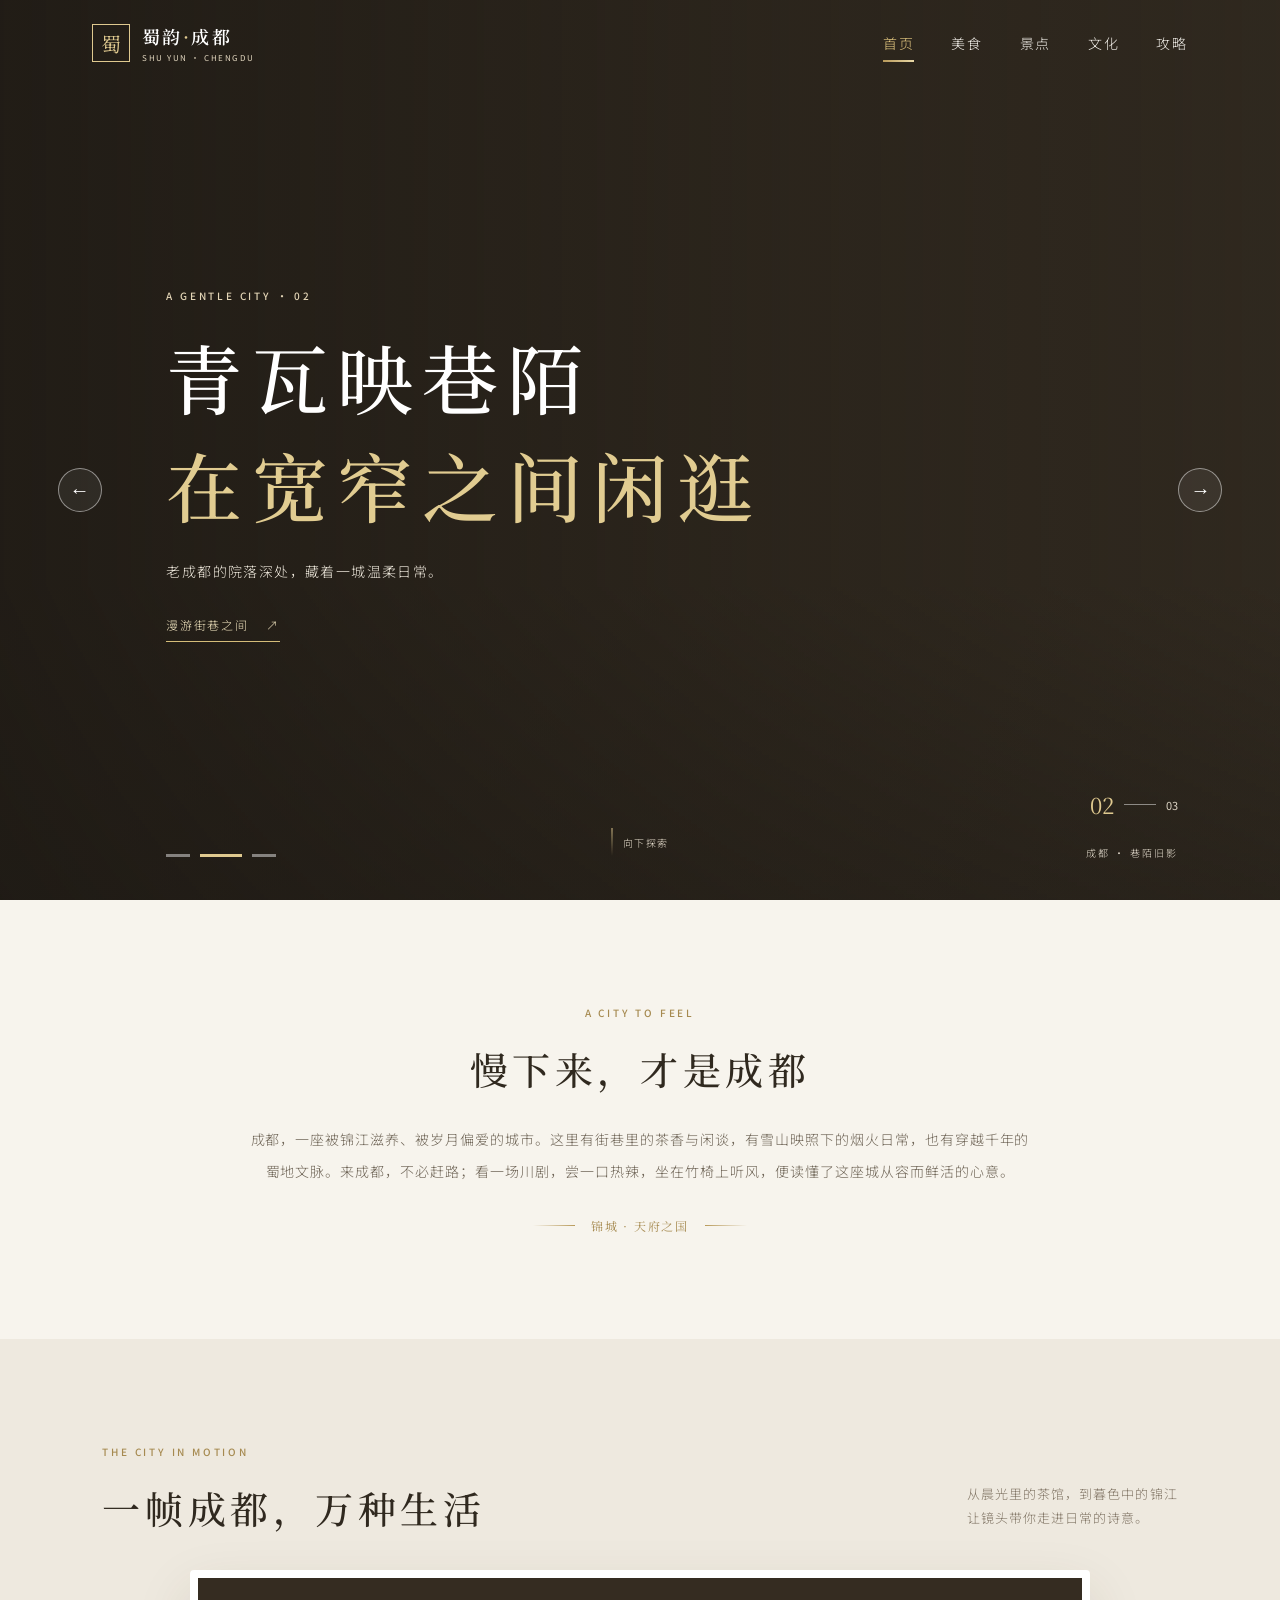
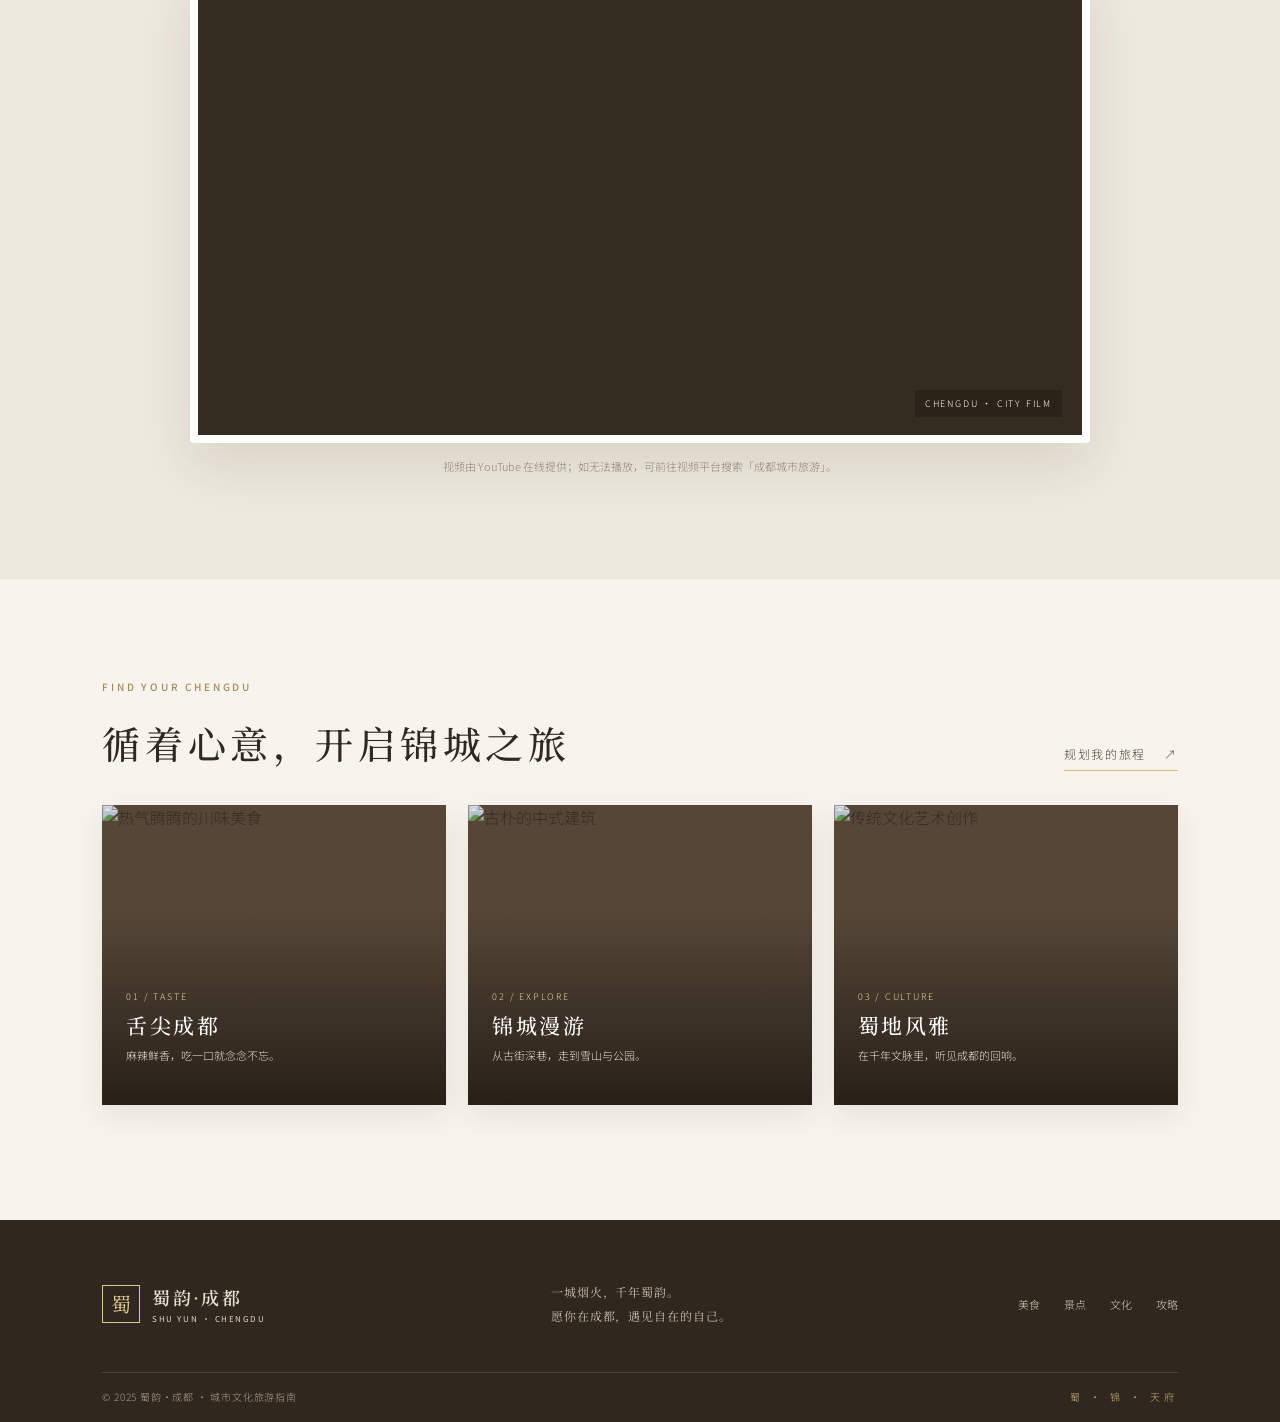
==== index.html @ 6831788e "成都" ====
<!DOCTYPE html>
<html lang="zh-CN">
<head>
  <meta charset="UTF-8">
  <meta name="viewport" content="width=device-width, initial-scale=1.0">
  <meta name="description" content="蜀韵·成都，漫步锦城烟火，感受千年蜀都的诗意与闲适。">
  <title>蜀韵·成都 | 一城烟火，千年蜀韵</title>
  <link rel="preconnect" href="https://fonts.googleapis.com">
  <link rel="preconnect" href="https://fonts.gstatic.com" crossorigin>
  <link href="https://fonts.googleapis.com/css2?family=Noto+Serif+SC:wght@400;500;600;700&family=Noto+Sans+SC:wght@300;400;500;600&display=swap" rel="stylesheet">
  <link rel="stylesheet" href="style.css">
  <script src="script.js" defer></script>
</head>
<body>
  <header class="site-header">
    <a class="brand" href="index.html" aria-label="蜀韵成都首页">
      <span class="brand-mark" aria-hidden="true">蜀</span>
      <span class="brand-name">蜀韵<span>·</span>成都<small>SHU YUN · CHENGDU</small></span>
    </a>
    <button class="menu-toggle" type="button" aria-label="展开导航" aria-expanded="false"><span></span><span></span></button>
    <nav class="main-nav" aria-label="主导航">
      <a class="active" href="index.html">首页</a>
      <a href="food.html">美食</a>
      <a href="sights.html">景点</a>
      <a href="culture.html">文化</a>
      <a href="travel.html">攻略</a>
    </nav>
  </header>

  <main>
    <section class="hero-carousel" aria-label="成都风光轮播">
      <article class="hero-slide is-active" style="--hero-image: url('https://images.unsplash.com/photo-1564349683136-77e08dba1ef7?auto=format&fit=crop&w=2200&q=85')">
        <div class="hero-shade"></div>
        <div class="hero-copy">
          <p class="eyebrow">A GENTLE CITY · 01</p>
          <h1>与熊猫相遇<br><em>把时光过成慢镜头</em></h1>
          <p>在竹影摇曳间，遇见成都最可爱的城市名片。</p>
          <a class="text-link" href="sights.html">发现成都景致 <span>↗</span></a>
        </div>
        <span class="slide-caption">成都 · 熊猫基地</span>
      </article>
      <article class="hero-slide" style="--hero-image: url('https://images.unsplash.com/photo-1518005020951-eccb494ad742?auto=format&fit=crop&w=2200&q=85')">
        <div class="hero-shade"></div>
        <div class="hero-copy">
          <p class="eyebrow">A GENTLE CITY · 02</p>
          <h1>青瓦映巷陌<br><em>在宽窄之间闲逛</em></h1>
          <p>老成都的院落深处，藏着一城温柔日常。</p>
          <a class="text-link" href="sights.html">漫游街巷之间 <span>↗</span></a>
        </div>
        <span class="slide-caption">成都 · 巷陌旧影</span>
      </article>
      <article class="hero-slide" style="--hero-image: url('https://images.unsplash.com/photo-1519501025264-65ba15a82390?auto=format&fit=crop&w=2200&q=85')">
        <div class="hero-shade"></div>
        <div class="hero-copy">
          <p class="eyebrow">A GENTLE CITY · 03</p>
          <h1>灯火照锦里<br><em>夜色也有烟火气</em></h1>
          <p>循着一盏盏灯火，走进热闹而悠长的夜成都。</p>
          <a class="text-link" href="culture.html">读一段锦城故事 <span>↗</span></a>
        </div>
        <span class="slide-caption">成都 · 锦城夜色</span>
      </article>
      <button class="carousel-arrow carousel-prev" type="button" aria-label="上一张">←</button>
      <button class="carousel-arrow carousel-next" type="button" aria-label="下一张">→</button>
      <div class="carousel-dots" aria-label="选择轮播图片">
        <button class="is-active" type="button" aria-label="第1张"></button>
        <button type="button" aria-label="第2张"></button>
        <button type="button" aria-label="第3张"></button>
      </div>
      <div class="hero-index"><span class="current-slide">01</span><i></i>03</div>
      <a class="scroll-hint" href="#welcome"><span></span>向下探索</a>
    </section>

    <section class="welcome section-pad" id="welcome">
      <p class="eyebrow gold">A CITY TO FEEL</p>
      <h2 class="section-title">慢下来，才是成都</h2>
      <p class="welcome-copy">成都，一座被锦江滋养、被岁月偏爱的城市。这里有街巷里的茶香与闲谈，有雪山映照下的烟火日常，也有穿越千年的蜀地文脉。来成都，不必赶路；看一场川剧，尝一口热辣，坐在竹椅上听风，便读懂了这座城从容而鲜活的心意。</p>
      <div class="ornament"><span></span>锦城 · 天府之国<span></span></div>
    </section>

    <section class="film-section section-pad">
      <div class="section-heading">
        <div><p class="eyebrow gold">THE CITY IN MOTION</p><h2 class="section-title">一帧成都，万种生活</h2></div>
        <p>从晨光里的茶馆，到暮色中的锦江<br>让镜头带你走进日常的诗意。</p>
      </div>
      <div class="film-frame">
        <iframe src="https://www.youtube-nocookie.com/embed?listType=search&list=Chengdu%20China%20travel%20city" title="成都城市风光视频" loading="lazy" allow="accelerometer; autoplay; clipboard-write; encrypted-media; gyroscope; picture-in-picture" referrerpolicy="strict-origin-when-cross-origin" allowfullscreen></iframe>
        <span class="film-label">CHENGDU · CITY FILM</span>
      </div>
      <p class="film-note">视频由 YouTube 在线提供；如无法播放，可前往视频平台搜索「成都城市旅游」。</p>
    </section>

    <section class="home-discover section-pad">
      <div class="section-heading">
        <div><p class="eyebrow gold">FIND YOUR CHENGDU</p><h2 class="section-title">循着心意，开启锦城之旅</h2></div>
        <a class="text-link dark-link" href="travel.html">规划我的旅程 <span>↗</span></a>
      </div>
      <div class="discover-grid">
        <a class="discover-card" href="food.html"><img src="https://images.unsplash.com/photo-1565299624946-b28f40a0ae38?auto=format&fit=crop&w=900&q=80" alt="热气腾腾的川味美食"><span>01 / TASTE</span><h3>舌尖成都</h3><p>麻辣鲜香，吃一口就念念不忘。</p></a>
        <a class="discover-card" href="sights.html"><img src="https://images.unsplash.com/photo-1518005020951-eccb494ad742?auto=format&fit=crop&w=900&q=80" alt="古朴的中式建筑"><span>02 / EXPLORE</span><h3>锦城漫游</h3><p>从古街深巷，走到雪山与公园。</p></a>
        <a class="discover-card" href="culture.html"><img src="https://images.unsplash.com/photo-1513364776144-60967b0f800f?auto=format&fit=crop&w=900&q=80" alt="传统文化艺术创作"><span>03 / CULTURE</span><h3>蜀地风雅</h3><p>在千年文脉里，听见成都的回响。</p></a>
      </div>
    </section>
  </main>

  <footer class="site-footer">
    <div class="footer-inner">
      <a class="brand footer-brand" href="index.html"><span class="brand-mark" aria-hidden="true">蜀</span><span class="brand-name">蜀韵<span>·</span>成都<small>SHU YUN · CHENGDU</small></span></a>
      <p>一城烟火，千年蜀韵。<br>愿你在成都，遇见自在的自己。</p>
      <nav class="footer-nav" aria-label="页脚导航"><a href="food.html">美食</a><a href="sights.html">景点</a><a href="culture.html">文化</a><a href="travel.html">攻略</a></nav>
    </div>
    <div class="footer-bottom"><span>© 2025 蜀韵·成都 · 城市文化旅游指南</span><span class="footer-rule">蜀 · 锦 · 天府</span></div>
  </footer>
</body>
</html>
---- style.css ----
/* 蜀韵·成都：低饱和新中式视觉规范 */
:root {
  --ink: #30291f;
  --brown: #554637;
  --muted: #827666;
  --gold: #b89a5a;
  --gold-light: #dfc98f;
  --paper: #f7f4ed;
  --cream: #eee8dc;
  --serif: "Noto Serif SC", "Songti SC", serif;
  --sans: "Noto Sans SC", "Microsoft YaHei", sans-serif;
}
* { box-sizing: border-box; }
html { scroll-behavior: smooth; scroll-padding-top: 86px; }
body { margin: 0; color: var(--ink); background: var(--paper); font-family: var(--sans); font-weight: 300; }
body::before { position: fixed; inset: 0; z-index: -1; content: ""; pointer-events: none; opacity: .14; background-image: url("data:image/svg+xml,%3Csvg viewBox='0 0 180 180' xmlns='http://www.w3.org/2000/svg'%3E%3Cfilter id='n'%3E%3CfeTurbulence type='fractalNoise' baseFrequency='.8' numOctaves='3' stitchTiles='stitch'/%3E%3C/filter%3E%3Crect width='100%25' height='100%25' filter='url(%23n)' opacity='.16'/%3E%3C/svg%3E"); }
a { color: inherit; text-decoration: none; }
img { display: block; max-width: 100%; }
.site-header { position: fixed; z-index: 20; top: 0; left: 0; display: flex; width: 100%; height: 86px; align-items: center; justify-content: space-between; padding: 0 7.2%; color: #fff; transition: background .4s ease, height .4s ease, box-shadow .4s ease; }
.site-header.scrolled { height: 72px; background: rgba(43, 36, 27, .91); box-shadow: 0 8px 30px #20180f24; backdrop-filter: blur(12px); }
.brand { display: inline-flex; align-items: center; gap: 12px; }
.brand-mark { display: grid; width: 38px; height: 38px; place-items: center; border: 1px solid var(--gold-light); color: var(--gold-light); font: 20px var(--serif); }
.brand-name { font: 600 18px var(--serif); letter-spacing: .13em; }
.brand-name > span { color: var(--gold-light); }
.brand-name small { display: block; margin-top: 3px; color: #e4d8c0; font: 8px var(--sans); letter-spacing: .19em; }
.main-nav { display: flex; height: 100%; align-items: center; gap: 37px; }
.main-nav a { position: relative; padding: 10px 0; color: #f1eee8; font-size: 14px; letter-spacing: .12em; transition: color .3s ease; }
.main-nav a::after { position: absolute; right: 0; bottom: 1px; left: 0; height: 2px; content: ""; transform: scaleX(0); transform-origin: left; background: linear-gradient(90deg, var(--gold), #ead9a7); transition: transform .3s ease; }
.main-nav a:hover, .main-nav a.active { color: #e6ca82; }
.main-nav a:hover::after, .main-nav a.active::after { transform: scaleX(1); }
.menu-toggle { display: none; }
.hero-carousel { position: relative; min-height: 700px; height: min(100vh, 900px); overflow: hidden; color: #fff; background: #312a20; }
.hero-slide { position: absolute; inset: 0; display: flex; align-items: center; padding: 100px 13% 70px; opacity: 0; background-image: var(--hero-image); background-position: center; background-size: cover; transition: opacity 1s ease; }
.hero-slide.is-active { z-index: 1; opacity: 1; }
.hero-shade { position: absolute; inset: 0; background: linear-gradient(90deg, rgba(28, 24, 19, .74), rgba(31, 26, 20, .33) 58%, rgba(30, 25, 20, .08)), linear-gradient(0deg, rgba(27, 24, 20, .3), transparent 35%); }
.hero-copy { position: relative; z-index: 2; max-width: 650px; animation: copy-in .8s both; }
.eyebrow { margin: 0 0 20px; color: #e4d6b7; font-size: 10px; font-weight: 500; letter-spacing: .28em; }
.eyebrow.gold { color: #a68a50; }
.hero-copy h1 { margin: 0; font: 500 clamp(42px, 6vw, 76px)/1.42 var(--serif); letter-spacing: .12em; }
.hero-copy h1 em { color: #e1cc91; font-style: normal; }
.hero-copy > p:not(.eyebrow) { margin: 22px 0 30px; color: #eee8dc; font-size: 14px; letter-spacing: .1em; }
.text-link { display: inline-flex; align-items: center; gap: 18px; padding-bottom: 8px; border-bottom: 1px solid #d5bd79; color: #f1e4bf; font-size: 12px; letter-spacing: .14em; }
.text-link span { transition: transform .3s ease; }
.text-link:hover span { transform: translate(4px, -3px); }
.slide-caption { position: absolute; z-index: 2; right: 8%; bottom: 40px; color: #e7dfd0; font-size: 10px; letter-spacing: .2em; }
.carousel-arrow { position: absolute; z-index: 3; top: 52%; width: 44px; height: 44px; border: 1px solid #ffffff79; border-radius: 50%; color: #fff; background: #ffffff10; font-size: 20px; cursor: pointer; transition: background .25s ease, border-color .25s ease; }
.carousel-arrow:hover { border-color: var(--gold-light); background: #b89a5a88; }
.carousel-prev { left: 4.5%; }.carousel-next { right: 4.5%; }
.carousel-dots { position: absolute; z-index: 3; bottom: 43px; left: 13%; display: flex; gap: 10px; }
.carousel-dots button { width: 24px; height: 3px; padding: 0; border: 0; background: #ffffff73; cursor: pointer; transition: width .3s ease, background .3s ease; }
.carousel-dots button.is-active { width: 42px; background: var(--gold-light); }
.hero-index { position: absolute; z-index: 3; right: 8%; bottom: 80px; display: flex; align-items: center; gap: 10px; color: #ddd4c4; font: 11px var(--sans); }
.hero-index .current-slide { color: var(--gold-light); font: 22px var(--serif); }
.hero-index i { width: 32px; height: 1px; background: #fff7; }
.scroll-hint { position: absolute; z-index: 3; bottom: 44px; left: 50%; display: flex; align-items: center; gap: 10px; color: #eee5d4; font-size: 10px; letter-spacing: .15em; transform: translateX(-50%); }
.scroll-hint span { width: 1px; height: 28px; background: linear-gradient(var(--gold-light), transparent); }
.section-pad { padding: 105px max(8%, calc((100% - 1180px)/2)); }
.welcome { text-align: center; }
.section-title { margin: 0; color: var(--ink); font: 500 clamp(28px, 3vw, 38px)/1.5 var(--serif); letter-spacing: .12em; }
.welcome-copy { max-width: 790px; margin: 27px auto 30px; color: #706658; font-size: 14px; line-height: 2.25; letter-spacing: .07em; }
.ornament { display: flex; align-items: center; justify-content: center; gap: 16px; color: #a68a50; font: 12px var(--serif); letter-spacing: .15em; }
.ornament span { width: 42px; height: 1px; background: linear-gradient(90deg, transparent, #b89a5a); }
.ornament span:last-child { transform: rotate(180deg); }
.film-section { background: #eee9df; }
.section-heading { display: flex; align-items: end; justify-content: space-between; gap: 30px; margin-bottom: 34px; }
.section-heading > p { margin: 0 0 5px; color: var(--muted); font-size: 13px; line-height: 1.9; letter-spacing: .08em; }
.film-frame { position: relative; width: min(900px, 100%); aspect-ratio: 16 / 8.4; margin: 0 auto; overflow: hidden; border: 8px solid #fff; border-radius: 4px; background: #352c21; box-shadow: 0 22px 55px #44341d21; }
.film-frame iframe { width: 100%; height: 100%; border: 0; }
.film-label { position: absolute; right: 20px; bottom: 18px; padding: 7px 10px; color: #fff; background: #271f17a8; font-size: 9px; letter-spacing: .2em; pointer-events: none; }
.film-note { margin: 15px auto 0; color: #958b7c; text-align: center; font-size: 11px; }
.home-discover { padding-top: 100px; padding-bottom: 115px; }
.dark-link { color: var(--brown); }
.discover-grid { display: grid; grid-template-columns: repeat(3, 1fr); gap: 22px; }
.discover-card { position: relative; min-height: 300px; padding: 0 24px 25px; overflow: hidden; background: var(--brown); box-shadow: 0 10px 28px #392a1916; transition: transform .35s ease, box-shadow .35s ease; }
.discover-card:hover { transform: translateY(-7px); box-shadow: 0 20px 36px #392a192b; }
.discover-card::after { position: absolute; inset: 35% 0 0; content: ""; background: linear-gradient(transparent, #211a13db); }
.discover-card img { position: absolute; inset: 0; width: 100%; height: 100%; object-fit: cover; opacity: .85; transition: transform .6s ease; }
.discover-card:hover img { transform: scale(1.05); }
.discover-card > span, .discover-card h3, .discover-card p { position: relative; z-index: 1; }
.discover-card > span { display: block; margin-top: 185px; color: #e4d2a4; font-size: 9px; letter-spacing: .2em; }
.discover-card h3 { margin: 7px 0; color: #fff; font: 500 21px var(--serif); letter-spacing: .12em; }
.discover-card p { margin: 0; color: #e5dfd4; font-size: 11px; }
.site-footer { padding: 48px 8% 18px; color: #e7dfd0; background: #30281f; }
.footer-inner { display: flex; align-items: center; justify-content: space-between; max-width: 1180px; margin: 0 auto; padding-bottom: 32px; }
.footer-inner > p { color: #c7bcaa; font: 12px/2 var(--serif); letter-spacing: .08em; }
.footer-nav { display: flex; gap: 24px; color: #d3c8b7; font-size: 11px; }
.footer-nav a:hover { color: var(--gold-light); }
.footer-bottom { display: flex; max-width: 1180px; justify-content: space-between; margin: 0 auto; padding-top: 16px; border-top: 1px solid #ffffff22; color: #a99d8b; font-size: 10px; letter-spacing: .08em; }
.footer-rule { color: #c7ad6e; letter-spacing: .4em; }

/* 内页通用首屏与内容组件 */
.page-hero { position: relative; display: flex; min-height: 490px; align-items: end; padding: 0 10% 75px; color: #fff; background-color: #3c3327; background-position: center; background-size: cover; }
.page-hero::before { position: absolute; inset: 0; content: ""; background: linear-gradient(90deg, #211c16bd, #211c1640), linear-gradient(0deg, #211c1655, transparent 70%); }
.page-hero-content { position: relative; max-width: 680px; }
.page-hero h1 { margin: 0 0 10px; font: 500 clamp(40px, 5vw, 62px)/1.4 var(--serif); letter-spacing: .16em; }
.page-hero p:last-child { margin: 0; color: #e7dfd0; font-size: 13px; letter-spacing: .15em; }
.page-content { max-width: 1180px; margin: 0 auto; padding: 78px 30px 110px; }
.intro-row { display: flex; align-items: end; justify-content: space-between; gap: 30px; margin-bottom: 35px; }
.intro-row > p { max-width: 450px; margin: 0; color: var(--muted); font-size: 13px; line-height: 2; }
.feature-grid { display: grid; grid-template-columns: repeat(3, 1fr); gap: 22px; }
.feature-card { overflow: hidden; border: 1px solid #e8e0d2; border-radius: 3px; background: #fbf9f4; box-shadow: 0 8px 24px #44341d0c; transition: transform .35s ease, box-shadow .35s ease; }
.feature-card:hover { transform: translateY(-6px); box-shadow: 0 17px 35px #44341d1c; }
.feature-card img { width: 100%; height: 225px; object-fit: cover; }
.feature-card-body { padding: 20px 22px 24px; }
.feature-card-body > span { color: #a68a50; font-size: 9px; letter-spacing: .2em; }
.feature-card h3 { margin: 9px 0 8px; font: 500 20px var(--serif); letter-spacing: .08em; }
.feature-card p { margin: 0; color: #766d61; font-size: 12px; line-height: 1.9; }
.quote-panel { margin-top: 55px; padding: 36px; border: 1px solid #d8c9a7; text-align: center; background: linear-gradient(135deg, #f3efe5, #fbf9f4); }
.quote-panel p { margin: 0; color: #695b42; font: 19px/1.9 var(--serif); letter-spacing: .1em; }
.quote-panel span { display: block; margin-top: 13px; color: #9b8964; font-size: 10px; letter-spacing: .2em; }
.travel-table-wrap { overflow: hidden; border: 1px solid #e2d8c5; border-radius: 5px; background: #fbfaf6; box-shadow: 0 12px 35px #49351b12; }
.travel-table { width: 100%; border-collapse: collapse; text-align: left; }
.travel-table th, .travel-table td { padding: 19px 25px; border-bottom: 1px solid #e9e2d5; font-size: 13px; }
.travel-table th { color: #f7f1e5; background: #5b4b37; font-weight: 400; letter-spacing: .12em; }
.travel-table tbody tr:nth-child(even) { background: #f4f0e7; }
.travel-table tbody tr { transition: background .25s ease; }
.travel-table tbody tr:hover { background: #ece2ca; }
.travel-table tbody tr:last-child td { border-bottom: 0; }
.travel-table td:first-child { color: #574630; font-weight: 500; }
.travel-tips { display: grid; grid-template-columns: repeat(3, 1fr); gap: 20px; margin-top: 35px; }
.tip { padding: 23px; border-top: 1px solid #b89a5a; background: #f0ece3; }
.tip span { color: #a68a50; font: 20px var(--serif); }
.tip h3 { margin: 9px 0 6px; font: 500 16px var(--serif); }
.tip p { margin: 0; color: var(--muted); font-size: 12px; line-height: 1.8; }
@keyframes copy-in { from { opacity: 0; transform: translateY(12px); } to { opacity: 1; transform: translateY(0); } }
@media (max-width: 760px) {
  .site-header { height: 70px; padding: 0 22px; }
  .site-header.scrolled { height: 64px; }
  .brand-mark { width: 34px; height: 34px; font-size: 18px; }
  .brand-name { font-size: 16px; }
  .menu-toggle { z-index: 2; display: flex; width: 40px; height: 40px; flex-direction: column; align-items: center; justify-content: center; gap: 6px; border: 1px solid #ffffff66; background: #ffffff12; }
  .menu-toggle span { width: 17px; height: 1px; background: #fff; }
  .main-nav { position: absolute; top: 100%; right: 0; left: 0; display: none; height: auto; flex-direction: column; align-items: stretch; gap: 0; padding: 7px 22px 14px; background: #30281ff5; }
  .main-nav.is-open { display: flex; }
  .main-nav a { padding: 13px 8px; border-bottom: 1px solid #ffffff18; }
  .main-nav a::after { right: auto; bottom: 8px; width: 32px; }
  .hero-carousel { min-height: 640px; height: 88vh; }
  .hero-slide { padding: 100px 9% 80px; background-position: 58% center; }
  .hero-copy h1 { font-size: clamp(38px, 10vw, 58px); }
  .hero-copy > p:not(.eyebrow) { max-width: 280px; line-height: 1.8; }
  .carousel-arrow { top: auto; bottom: 95px; width: 37px; height: 37px; }
  .carousel-prev { left: 8%; }.carousel-next { right: 8%; }
  .carousel-dots { bottom: 47px; left: 9%; }
  .hero-index { right: 9%; bottom: 81px; }
  .scroll-hint, .slide-caption { display: none; }
  .section-pad { padding: 72px 7%; }
  .section-heading, .intro-row { align-items: start; flex-direction: column; }
  .section-heading > p { margin-top: 0; }
  .discover-grid, .feature-grid { grid-template-columns: 1fr; }
  .discover-card { min-height: 280px; }
  .discover-card > span { margin-top: 166px; }
  .film-frame { aspect-ratio: 16 / 10; border-width: 5px; }
  .page-hero { min-height: 410px; padding: 0 8% 55px; }
  .page-content { padding: 60px 7% 75px; }
  .feature-card img { height: 235px; }
  .travel-table-wrap { overflow-x: auto; }
  .travel-table { min-width: 560px; }
  .travel-table th, .travel-table td { padding: 16px; }
  .travel-tips { grid-template-columns: 1fr; }
  .quote-panel { padding: 26px 18px; }
  .quote-panel p { font-size: 16px; }
  .footer-inner { align-items: flex-start; flex-direction: column; gap: 15px; }
  .footer-inner > p { margin: 0; }
  .footer-nav { flex-wrap: wrap; gap: 18px; }
  .footer-bottom { gap: 12px; font-size: 9px; }
}
@media (prefers-reduced-motion: reduce) {
  *, *::before, *::after { scroll-behavior: auto !important; transition-duration: .01ms !important; animation-duration: .01ms !important; }
}
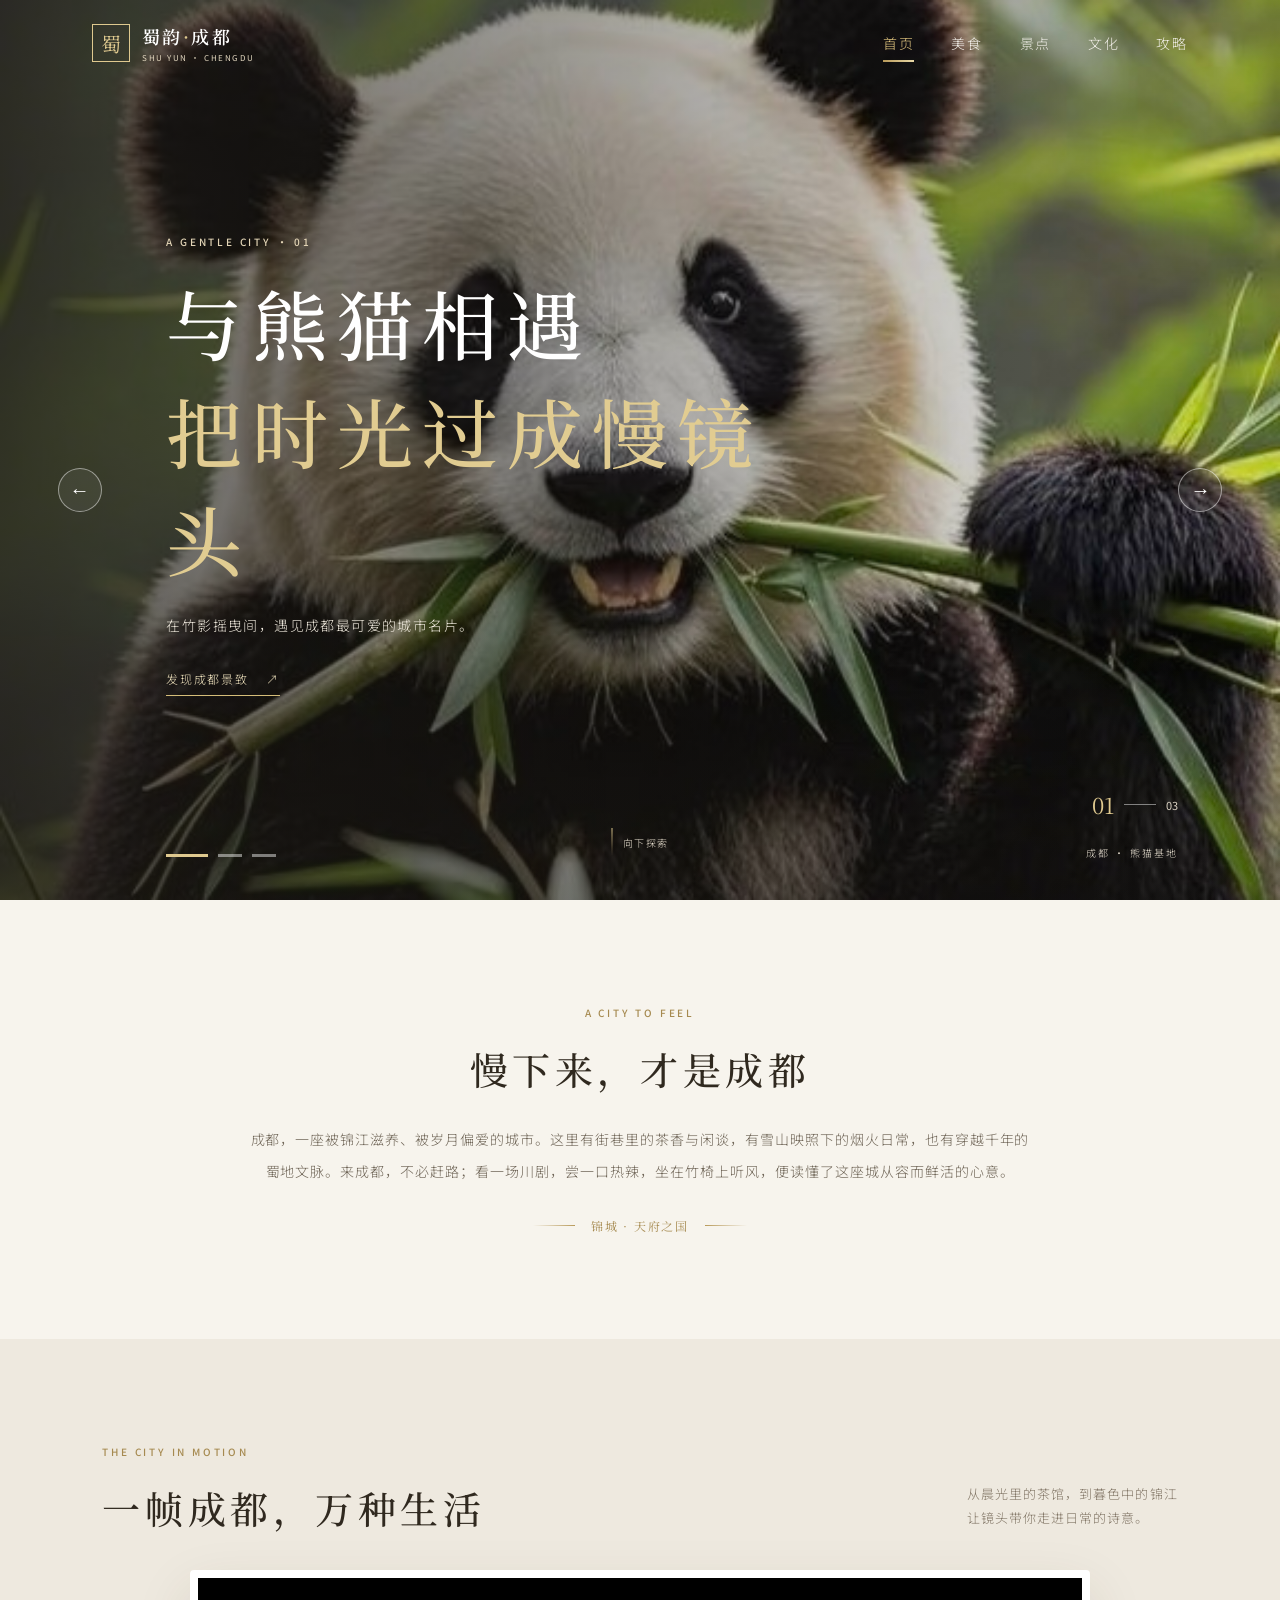
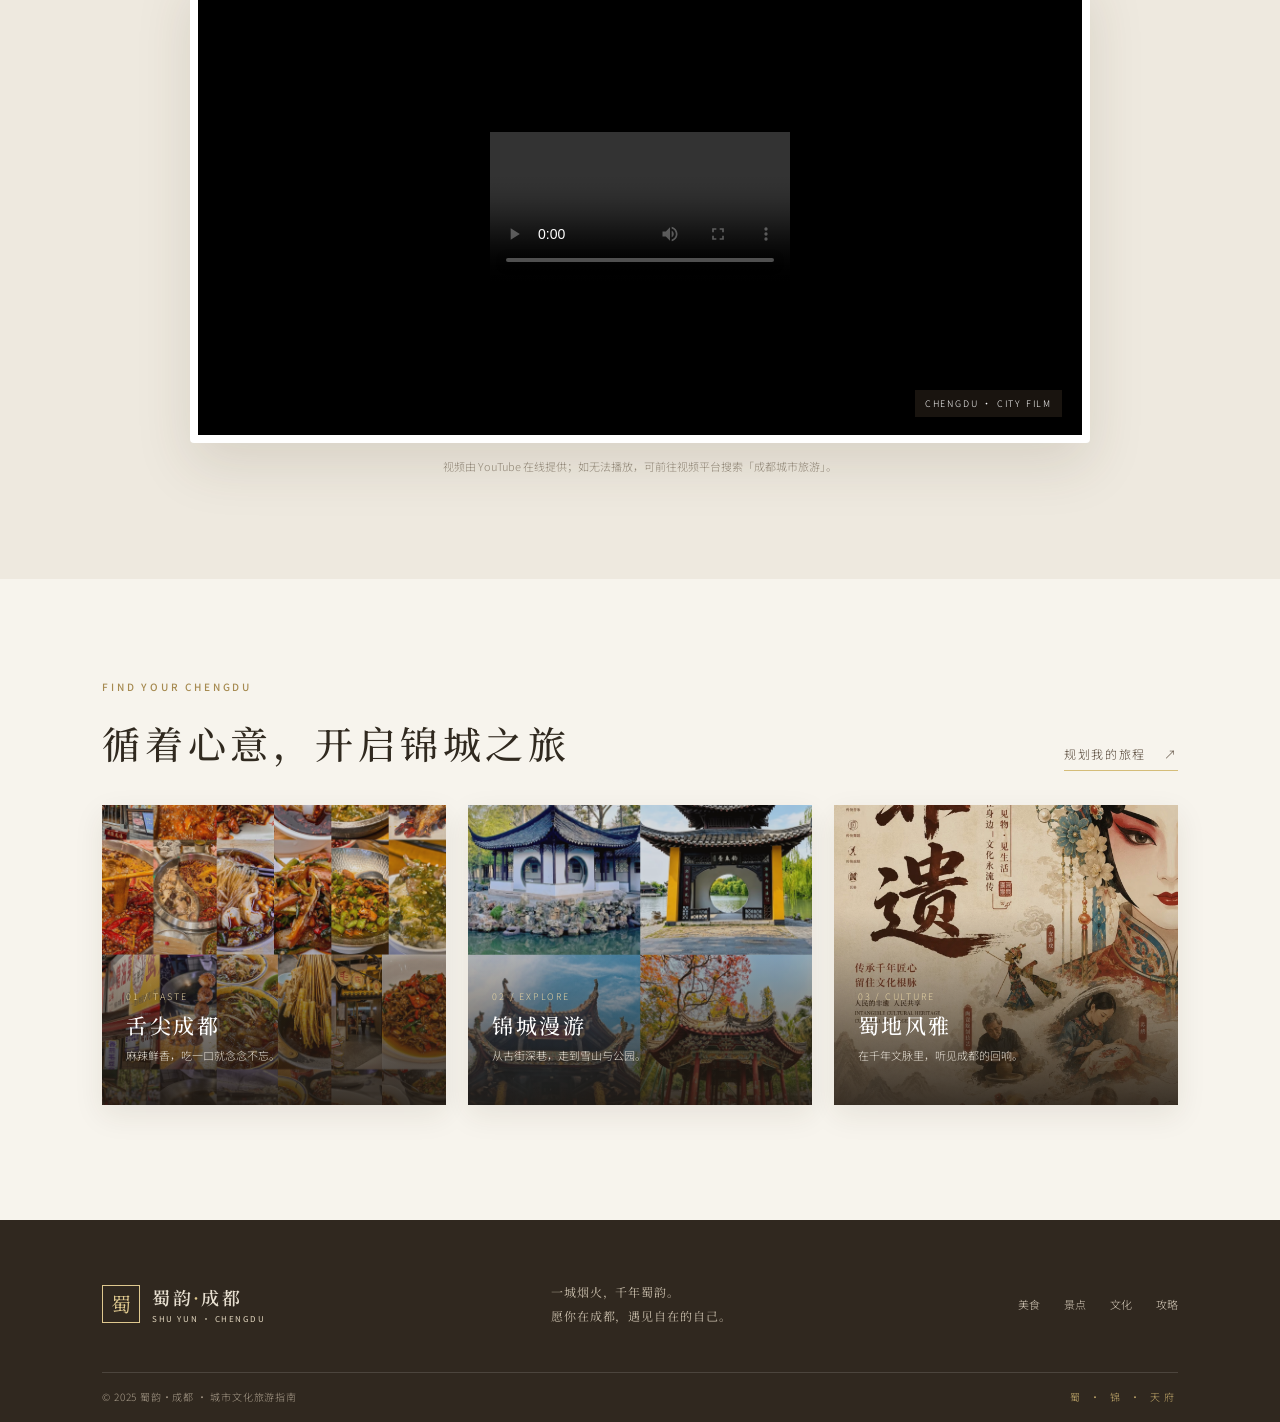
==== commit 8bb29356: "成都" ====
--- a/index.html
+++ b/index.html
@@ -29,7 +29,7 @@
 
   <main>
     <section class="hero-carousel" aria-label="成都风光轮播">
-      <article class="hero-slide is-active" style="--hero-image: url('https://images.unsplash.com/photo-1564349683136-77e08dba1ef7?auto=format&fit=crop&w=2200&q=85')">
+      <article class="hero-slide is-active" style="--hero-image: url('熊猫图片.jpg')" aria-label="成都大熊猫基地">
         <div class="hero-shade"></div>
         <div class="hero-copy">
           <p class="eyebrow">A GENTLE CITY · 01</p>
@@ -39,7 +39,7 @@
         </div>
         <span class="slide-caption">成都 · 熊猫基地</span>
       </article>
-      <article class="hero-slide" style="--hero-image: url('https://images.unsplash.com/photo-1518005020951-eccb494ad742?auto=format&fit=crop&w=2200&q=85')">
+      <article class="hero-slide" style="--hero-image: url('宽巷子成都.jpg')">
         <div class="hero-shade"></div>
         <div class="hero-copy">
           <p class="eyebrow">A GENTLE CITY · 02</p>
@@ -49,7 +49,7 @@
         </div>
         <span class="slide-caption">成都 · 巷陌旧影</span>
       </article>
-      <article class="hero-slide" style="--hero-image: url('https://images.unsplash.com/photo-1519501025264-65ba15a82390?auto=format&fit=crop&w=2200&q=85')">
+      <article class="hero-slide" style="--hero-image: url('成都夜景图片.jpg')" aria-label="成都夜景">
         <div class="hero-shade"></div>
         <div class="hero-copy">
           <p class="eyebrow">A GENTLE CITY · 03</p>
@@ -83,7 +83,7 @@
         <p>从晨光里的茶馆，到暮色中的锦江<br>让镜头带你走进日常的诗意。</p>
       </div>
       <div class="film-frame">
-        <iframe src="https://www.youtube-nocookie.com/embed?listType=search&list=Chengdu%20China%20travel%20city" title="成都城市风光视频" loading="lazy" allow="accelerometer; autoplay; clipboard-write; encrypted-media; gyroscope; picture-in-picture" referrerpolicy="strict-origin-when-cross-origin" allowfullscreen></iframe>
+        <iframe src="cd1.mp4" title="成都城市风光视频" loading="lazy" allow="accelerometer; autoplay; clipboard-write; encrypted-media; gyroscope; picture-in-picture" referrerpolicy="strict-origin-when-cross-origin" allowfullscreen></iframe>
         <span class="film-label">CHENGDU · CITY FILM</span>
       </div>
       <p class="film-note">视频由 YouTube 在线提供；如无法播放，可前往视频平台搜索「成都城市旅游」。</p>
@@ -95,9 +95,9 @@
         <a class="text-link dark-link" href="travel.html">规划我的旅程 <span>↗</span></a>
       </div>
       <div class="discover-grid">
-        <a class="discover-card" href="food.html"><img src="https://images.unsplash.com/photo-1565299624946-b28f40a0ae38?auto=format&fit=crop&w=900&q=80" alt="热气腾腾的川味美食"><span>01 / TASTE</span><h3>舌尖成都</h3><p>麻辣鲜香，吃一口就念念不忘。</p></a>
-        <a class="discover-card" href="sights.html"><img src="https://images.unsplash.com/photo-1518005020951-eccb494ad742?auto=format&fit=crop&w=900&q=80" alt="古朴的中式建筑"><span>02 / EXPLORE</span><h3>锦城漫游</h3><p>从古街深巷，走到雪山与公园。</p></a>
-        <a class="discover-card" href="culture.html"><img src="https://images.unsplash.com/photo-1513364776144-60967b0f800f?auto=format&fit=crop&w=900&q=80" alt="传统文化艺术创作"><span>03 / CULTURE</span><h3>蜀地风雅</h3><p>在千年文脉里，听见成都的回响。</p></a>
+        <a class="discover-card" href="food.html"><img src="美食.jpg" alt="热气腾腾的川味美食"><span>01 / TASTE</span><h3>舌尖成都</h3><p>麻辣鲜香，吃一口就念念不忘。</p></a>
+        <a class="discover-card" href="sights.html"><img src="古建筑.jpg" alt="古朴的中式建筑"><span>02 / EXPLORE</span><h3>锦城漫游</h3><p>从古街深巷，走到雪山与公园。</p></a>
+        <a class="discover-card" href="culture.html"><img src="传统艺术.jpg" alt="传统文化艺术创作"><span>03 / CULTURE</span><h3>蜀地风雅</h3><p>在千年文脉里，听见成都的回响。</p></a>
       </div>
     </section>
   </main>
